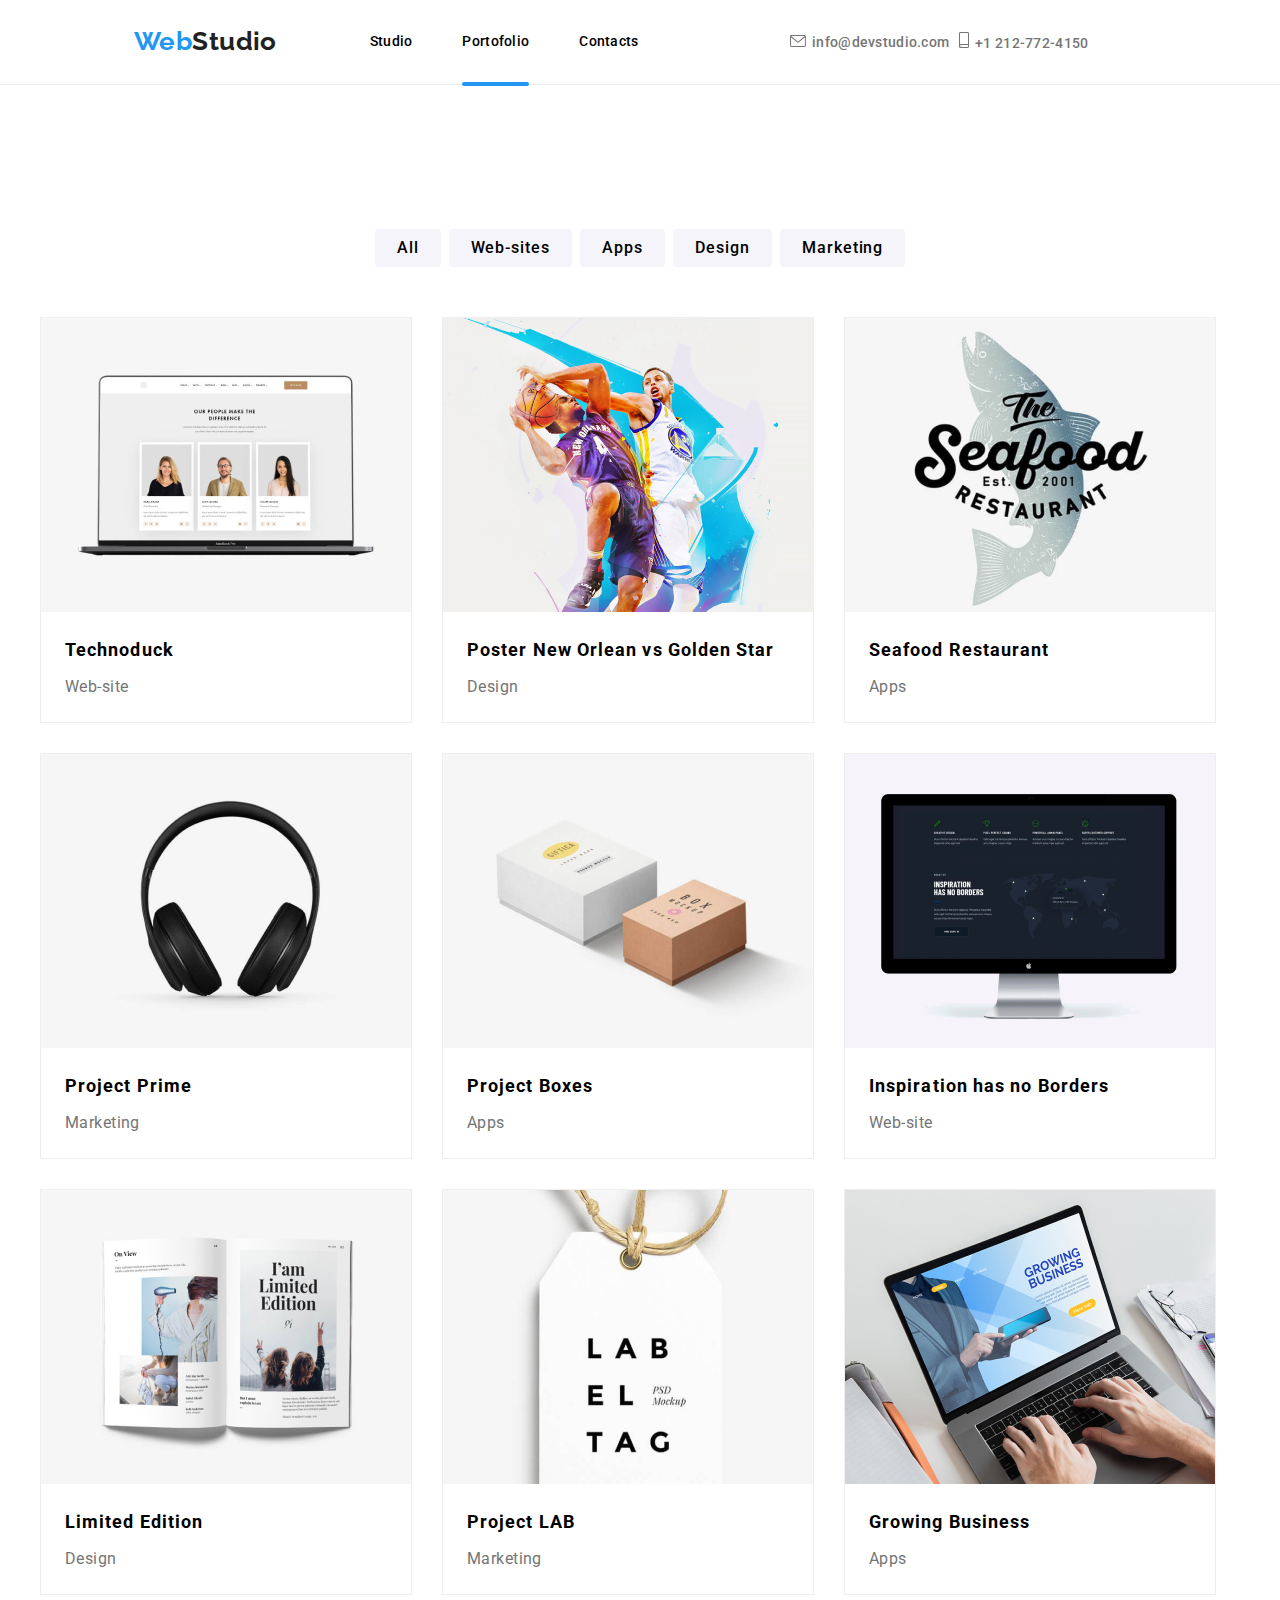
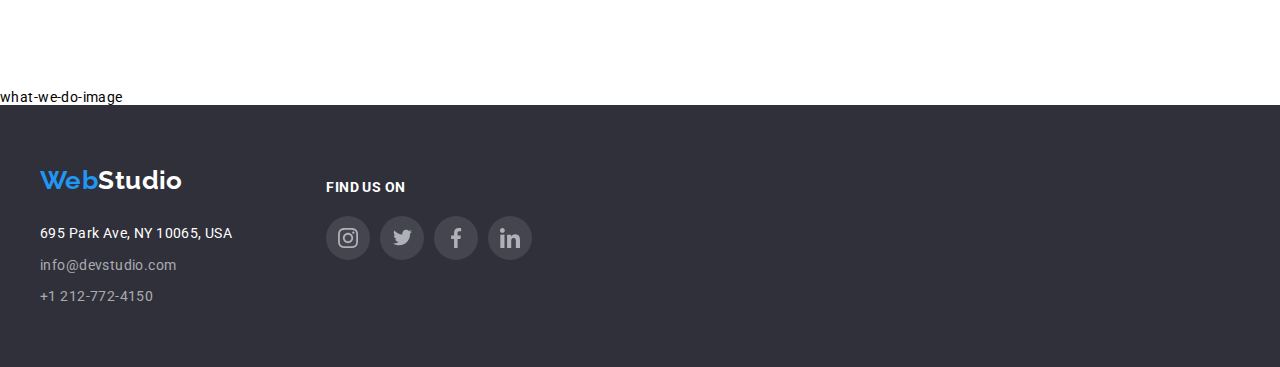
==== portofolio.html @ 4769049d "commit-1" ====
<!DOCTYPE html>
<html lang="en">
  <head>
    <meta charset="UTF-8" />
    <meta http-equiv="X-UA-Compatible" content="IE=edge" />
    <meta name="viewport" content="width=device-width, initial-scale=1.0" />
    <link rel="preconnect" href="https://fonts.googleapis.com" />
    <link rel="preconnect" href="https://fonts.gstatic.com" crossorigin />
    <link
      href="https://fonts.googleapis.com/css2?family=Raleway:wght@700&family=Roboto:wght@400;500;700;900&display=swap"
      rel="stylesheet"
    />
    <link
      rel="stylesheet"
      href="https://cdnjs.cloudflare.com/ajax/libs/modern-normalize/1.0.0/modern-normalize.min.css"
    />
    <link rel="stylesheet" href="css/style.css" />
    <title>Portofolio</title>
  </head>
  <body class="portofolio-page">
    <header class="header-section">
      <div class="container">
        <div class="header">
          <a class="logo" href="webstudio.com"
            ><span class="logo-color">Web</span>Studio</a
          >
          <nav>
            <ul class="navigate-section">
              <li>
                <a class="navigate-item-index" href="index.html">Studio</a>
              </li>
              <li>
                <a class="navigate-item-portofolio" href="portofolio.html"
                  >Portofolio</a
                >
              </li>
              <li>
                <a class="navigate-item" href="#contact-section">Contacts</a>
              </li>
            </ul>
          </nav>
          <ul class="contact-section">
            <li class="icon-envelope">
              <a class="contact-mail" href="mailto:info@devstudio.com">
                <svg class="envelope" width="16" height="12">
                  <use href="images/icons.svg#icon-envelope"></use></svg
                >info@devstudio.com</a
              >
            </li>
            <li>
              <a class="contact-telephone" href="tel:+12127724150">
                <svg class="smartphone" width="10" height="16">
                  <use href="images/icons.svg#icon-smartphone"></use></svg
                >+1 212-772-4150</a
              >
            </li>
          </ul>
        </div>
      </div>
    </header>
    <main>
      <section class="portofolio-section">
        <div class="container">
          <ul class="button-section">
            <li>
              <button class="button-item-portofolio" type="button">All</button>
            </li>
            <li>
              <button class="button-item-portofolio" type="button">
                Web-sites
              </button>
            </li>
            <li>
              <button class="button-item-portofolio" type="button">Apps</button>
            </li>
            <li>
              <button class="button-item-portofolio" type="button">
                Design
              </button>
            </li>
            <li>
              <button class="button-item-portofolio" type="button">
                Marketing
              </button>
            </li>
          </ul>
          <ul class="portofolio-list">
            <li>
              <div class="portofolio-window">
                <img
                  class="portofolio-list-image"
                  width="370"
                  src="images/portofolio-img1.jpg"
                  alt="Web-site1"
                />
                <div class="portofolio-overaly">
                  <p>
                    Technoduck is a state-of-the-art coronavirus distribution
                    platform. Companies use this platform for digital espionage
                    and attacks on competitors' secure servers.
                  </p>
                </div>
              </div>
              <h2 class="project-title">Technoduck</h2>
              <h3 class="project-type">Web-site</h3>
            </li>
            <li>
              <div class="portofolio-window">
                <img
                  class="portofolio-list-image"
                  width="370"
                  src="images/portofolio-img2.jpg"
                  alt="Design1"
                />
                <div class="portofolio-overaly">
                  <p>
                    Technoduck is a state-of-the-art coronavirus distribution
                    platform. Companies use this platform for digital espionage
                    and attacks on competitors' secure servers.
                  </p>
                </div>
              </div>
              <h2 class="project-title">Poster New Orlean vs Golden Star</h2>
              <h3 class="project-type">Design</h3>
            </li>
            <li>
              <div class="portofolio-window">
                <img
                  class="portofolio-list-image"
                  width="370"
                  src="images/portofolio-img3.jpg"
                  alt="Apps1"
                />
                <div class="portofolio-overaly">
                  <p>
                    Technoduck is a state-of-the-art coronavirus distribution
                    platform. Companies use this platform for digital espionage
                    and attacks on competitors' secure servers.
                  </p>
                </div>
              </div>
              <h2 class="project-title">Seafood Restaurant</h2>
              <h3 class="project-type">Apps</h3>
            </li>
            <li>
              <div class="portofolio-window">
                <img
                  class="portofolio-list-image"
                  width="370"
                  src="images/portofolio-img4.jpg"
                  alt="Marketing1"
                />
                <div class="portofolio-overaly">
                  <p>
                    Technoduck is a state-of-the-art coronavirus distribution
                    platform. Companies use this platform for digital espionage
                    and attacks on competitors' secure servers.
                  </p>
                </div>
              </div>
              <h2 class="project-title">Project Prime</h2>
              <h3 class="project-type">Marketing</h3>
            </li>
            <li>
              <div class="portofolio-window">
                <img
                  class="portofolio-list-image"
                  width="370"
                  src="images/portofolio-img5.jpg"
                  alt="Apps2"
                />
                <div class="portofolio-overaly">
                  <p>
                    Technoduck is a state-of-the-art coronavirus distribution
                    platform. Companies use this platform for digital espionage
                    and attacks on competitors' secure servers.
                  </p>
                </div>
              </div>
              <h2 class="project-title">Project Boxes</h2>
              <h3 class="project-type">Apps</h3>
            </li>
            <li>
              <div class="portofolio-window">
                <img
                  class="portofolio-list-image"
                  width="370"
                  src="images/portofolio-img6.jpg"
                  alt="Web-site2"
                />
                <div class="portofolio-overaly">
                  <p>
                    Technoduck is a state-of-the-art coronavirus distribution
                    platform. Companies use this platform for digital espionage
                    and attacks on competitors' secure servers.
                  </p>
                </div>
              </div>
              <h2 class="project-title">Inspiration has no Borders</h2>
              <h3 class="project-type">Web-site</h3>
            </li>
            <li>
              <div class="portofolio-window">
                <img
                  class="portofolio-list-image"
                  width="370"
                  src="images/portofolio-img7.jpg"
                  alt="Design2"
                />
                <div class="portofolio-overaly">
                  <p>
                    Technoduck is a state-of-the-art coronavirus distribution
                    platform. Companies use this platform for digital espionage
                    and attacks on competitors' secure servers.
                  </p>
                </div>
              </div>
              <h2 class="project-title">Limited Edition</h2>
              <h3 class="project-type">Design</h3>
            </li>
            <li>
              <div class="portofolio-window">
                <img
                  class="portofolio-list-image"
                  width="370"
                  src="images/portofolio-img8.jpg"
                  alt="Marketing2"
                />
                <div class="portofolio-overaly">
                  <p>
                    Technoduck is a state-of-the-art coronavirus distribution
                    platform. Companies use this platform for digital espionage
                    and attacks on competitors' secure servers.
                  </p>
                </div>
              </div>
              <h2 class="project-title">Project LAB</h2>
              <h3 class="project-type">Marketing</h3>
            </li>
            <li>
              <div class="portofolio-window">
                <img
                  class="portofolio-list-image"
                  width="370"
                  src="images/portofolio-img9.jpg"
                  alt="Apps3"
                />
                <div class="portofolio-overaly">
                  <p>
                    Technoduck is a state-of-the-art coronavirus distribution
                    platform. Companies use this platform for digital espionage
                    and attacks on competitors' secure servers.
                  </p>
                </div>
              </div>
              <h2 class="project-title">Growing Business</h2>
              <h3 class="project-type">Apps</h3>
            </li>
          </ul>
        </div>
        what-we-do-image
      </section>
    </main>
    <footer>
      <section class="footer-section">
        <div class="container">
          <div class="footer">
            <div>
              <a class="footer-logo" href="webstudio.com"
                ><span class="logo-color">Web</span>Studio</a
              >
              <address class="address-section">
                <ul class="contact-section-footer">
                  <li>695 Park Ave, NY 10065, USA</li>
                  <li>
                    <a
                      class="contact-item-footer"
                      href="mailto:info@devstudio.com"
                      >info@devstudio.com</a
                    >
                  </li>
                  <li>
                    <a class="contact-item-footer" href="tel:+12127724150"
                      >+1 212-772-4150</a
                    >
                  </li>
                </ul>
              </address>
            </div>
            <div class="footer-media-section">
              <p>Find us on</p>
              <ul class="footer-social-media-icons">
                <li>
                  <button class="footer-media-button" type="button">
                    <svg
                      class="social-media-icon"
                      width="20"
                      height="20"
                      x="12"
                      y="12"
                    >
                      <use href="images/icons.svg#icon-instagram-2"></use>
                    </svg>
                  </button>
                </li>
                <li>
                  <button class="footer-media-button" type="button">
                    <svg
                      class="social-media-icon"
                      width="23"
                      height="19"
                      x="12"
                      y="13.88"
                    >
                      <use href="images/icons.svg#icon-twitter-1"></use>
                    </svg>
                  </button>
                </li>
                <li>
                  <button class="footer-media-button" type="button">
                    <svg
                      class="social-media-icon"
                      width="20"
                      height="32"
                      x="17.16"
                      y="12"
                    >
                      <use href="images/icons.svg#icon-facebook-1"></use>
                    </svg>
                  </button>
                </li>
                <li>
                  <button class="footer-media-button" type="button">
                    <svg
                      class="social-media-icon"
                      width="20"
                      height="20"
                      x="12"
                      y="12"
                    >
                      <use href="images/icons.svg#icon-linkedin-1"></use>
                    </svg>
                  </button>
                </li>
              </ul>
            </div>
          </div>
        </div>
      </section>
    </footer>
  </body>
</html>
---- css/style.css ----
:root {
  --white: #ffffff;
  --light-black: #212121;
  --blue: #2196f3;
  --medium-grey: #757575;
  --dark-grey: #2f303a;
  --font-family: "Roboto", sans-serif;
  --font-weight: 400;
  --font-size: 14px;
  --letter-spacing: 0.03em;
  currentcolor: var(--light-black);
}

body {
  font-family: var(--font-family);
  font-weight: var(--font-weight);
  font-size: var(--font-size);
  letter-spacing: var(--letter-spacing);
  background: var(--white);
  color: var(--light-blackblack);
  font-style: normal;
}

.logo {
  font-family: "Raleway";
  font-weight: 700;
  font-size: 26px;
  line-height: 1.19;
  text-decoration: none;
  color: var(--light-black);
}

.footer-logo {
  font-family: "Raleway";
  font-weight: 700;
  font-size: 26px;
  line-height: 1.19;
  text-decoration: none;
  color: var(--white);
}

.logo-color {
  color: var(--blue);
}

.button-item-portofolio,
.button-item {
  font-weight: 500;
  font-size: 16px;
  line-height: 1.625;
  background-color: #f5f4fa;
  border-radius: 4px;
  text-decoration: none;
  text-align: center;
  border: none;
  letter-spacing: 0.06em;
}

.button-item-portofolio:hover,
.button-item-portofolio:focus {
  background: var(--blue);
  color: var(--white);
  cursor: pointer;
  box-shadow: 0px 3px 1px rgba(0, 0, 0, 0.1), 0px 1px 2px rgba(0, 0, 0, 0.08),
    0px 2px 2px rgba(0, 0, 0, 0.12);
  transition: 250ms cubic-bezier(0.4, 0, 0.2, 1);
}

.contact-item-footer {
  line-height: 1.14;
  text-decoration: none;
  color: rgba(255, 255, 255, 0.6);
}

.contact-mail,
.contact-telephone {
  text-decoration: none;
  font-weight: 500;
  font-size: 14px;
  line-height: 16px;
  letter-spacing: 0.02em;
  color: var(--medium-grey);
}

.contact-mail:hover,
.contact-mail:focus,
.contact-telephone:hover,
.contact-telephone:focus,
.contact-item-footer:hover,
.contact-item-footer:focus,
.navigate-item-index:hover,
.navigate-item-index:focus,
.navigate-item-index:active,
.navigate-item-portofolio:hover,
.navigate-item-portofolio:focus,
.navigate-item-portofolio:active,
.navigate-item.logo-icon:hover,
.navigate-item:focus,
.navigate-item:hover,
.navigate-item:active {
  color: var(--blue);
  transition: 250ms cubic-bezier(0.4, 0, 0.2, 1);
}

.navigate-item,
.navigate-item-index,
.navigate-item-portofolio {
  position: relative;
  font-weight: 500;
  line-height: 1.42;
  letter-spacing: 0.02em;
  text-decoration: none;
  color: var(--black);
}

.portofolio-page .navigate-item-portofolio::after,
.studio-page .navigate-item-index::after {
  content: "";
  position: absolute;
  width: 100%;
  height: 4px;
  background: var(--blue);
  border-radius: 2px;
  top: 49px;
  left: 0;
  transition: 250ms cubic-bezier(0.4, 0, 0.2, 1);
}

.contact-section-footer,
.portofolio-list,
.our-team-image,
.what-we-do-list,
.our-service-list,
.button-section,
.contact-section,
.navigate-section {
  list-style: none;
}

.address-section {
  position: relative;
  line-height: 1.42;
  color: var(--white);
  font-style: normal;
}

.footer-section {
  background: #2f303a;
}

.main-title {
  font-weight: 900;
  font-size: 44px;
  line-height: 1.36;
  letter-spacing: 0.06em;
  color: var(--white);
  text-align: center;
}

.our-service {
  font-weight: 700;
  line-height: 1.42;
}

.about-us {
  line-height: 1.71;
  color: var(--medium-grey);
}

.what-we-do-section,
.our-team-section {
  font-weight: 700;
  font-size: 36px;
  line-height: 1.16;
  text-align: center;
}

.last-section {
  background: #f5f4fa;
}

.our-team-member {
  font-weight: 500;
  font-size: 16px;
  line-height: 1.18;
  text-align: center;
}

.our-team-specialist {
  font-size: 16px;
  line-height: 1.18;
  font-weight: var(--font-weight);
  text-align: center;
  color: var(--medium-grey);
}

.project-title {
  font-weight: 700;
  font-size: 18px;
  line-height: 2;
  letter-spacing: 0.06em;
  background: var(--white);
}

.project-type {
  font-size: 16px;
  line-height: 1.87;
  color: var(--medium-grey);
  background: var(--white);
}

*,
*::before,
*::after {
  box-sizing: border-box;
}

.container {
  width: 1200px;
  margin: 0 auto;
}
.header-section {
  border-bottom: 1px solid #ececec;
}

.logo {
  margin: 0 0 0 94px;
}

.header {
  display: flex;
  align-items: center;
}

.navigate-section {
  display: flex;
  flex-direction: row;
  justify-content: center;
  gap: 50px;
  margin: 32px 0 32px 93px;
  padding: 0;
}

.contact-section {
  display: flex;
  flex-direction: row;
  align-items: center;
  gap: 10px;
  margin: 32px auto 32px auto;
  padding: 0;
}

.title-section {
  display: flex;
  flex-direction: column;
  gap: 30px;
}

.main-title {
  margin: 200px 0 0 0;
}

.button-item {
  margin: 0 auto 200px auto;
  padding: 10px 20px;
  background-color: var(--blue);
  color: var(--white);
}

.button-item:focus,
.button-item:hover {
  cursor: pointer;
  transition: 250ms cubic-bezier(0.4, 0, 0.2, 1);
}

.second-section {
  display: flex;
}
.second-section h3 {
  margin: 0;
}

.our-service-list {
  margin: 94px auto;
  padding: 0;
  display: flex;
  gap: 30px;
}

.our-service-list p {
  width: 270px;
  padding: 0;
  margin: 10px 0 0 0;
}

.third-section {
  display: flex;
}

.third-section h2 {
  margin: 0;
}

.what-we-do-list {
  margin: 50px auto 94px auto;
  display: flex;
  padding: 0;
  gap: 30px;
}

.what-we-do-image {
  display: block;
}

.what-we-do-item {
  position: relative;
}

.what-we-do-item > .label {
  margin: 0;
  color: var(--white);
  position: absolute;
  width: 370px;
  height: 70px;
  background: rgba(47, 48, 58, 0.8);
  bottom: 0px;
  font-weight: 700;
  font-size: 14px;
  line-height: 1.14;
  text-align: center;
  letter-spacing: 0.03em;
  color: #ffffff;
  padding: 27px;
}

.last-section {
  display: flex;
}

.last-section h2 {
  color: #212121;
  margin: 94px 0 0 0;
}

.our-team-list {
  display: flex;
  gap: 30px;
  padding: 0;
  margin: 50px auto 94px auto;
}

.our-team-photo {
  display: block;
}

.our-team-list h3 {
  padding: 0;
  margin: 30px 0 0 0;
}

.our-team-list h4 {
  padding: 0;
  margin: 10px 0 30px 0;
}

.our-team-image {
  background: var(--white);
  box-shadow: 0px 1px 3px rgba(0, 0, 0, 0.12), 0px 1px 1px rgba(0, 0, 0, 0.14),
    0px 2px 1px rgba(0, 0, 0, 0.2);
  border-radius: 0px 0px 4px 4px;
}

.footer-section {
  display: flex;
  flex-direction: row;
}

.footer-logo {
  display: inline-block;
  margin: 60px auto 28px auto;
}

.contact-section-footer {
  display: flex;
  flex-direction: column;
  margin: 0 auto 60px auto;
  padding: 0;
  gap: 12px;
}

.button-section {
  display: flex;
  justify-content: center;
  gap: 8px;
  margin: 94px auto 0 auto;
  padding: 0;
}

.button-item-portofolio {
  padding: 6px 22px;
}

.portofolio-list {
  display: flex;
  flex-wrap: wrap;
  gap: 30px 30px;
  margin: 50px 0 94px 0;
  padding: 0;
  background: var(--white);
}

.portofolio-section {
  margin: 50px auto 0 auto;
  display: flex;
  flex-direction: column;
}

.portofolio-list-image {
  height: 294px;
}

.portofolio-list li {
  border: 1px solid #eeeeee;
}

.portofolio-list li:focus,
.portofolio-list li:hover {
  cursor: pointer;
  box-shadow: 0px 1px 1px rgba(0, 0, 0, 0.12), 0px 4px 4px rgba(0, 0, 0, 0.06),
    1px 4px 6px rgba(0, 0, 0, 0.16);
  transition: 250ms cubic-bezier(0.4, 0, 0.2, 1);
}

.project-title {
  padding: 0;
  margin: 20px 24px 0 24px;
  background: var(--white);
}

.project-type {
  font-weight: 400;
  padding: 0;
  margin: 4px 24px 20px 24px;
  background: var(--white);
}

.envelope,
.smartphone {
  fill: var(--medium-grey);
  margin-right: 6px;
}

.envelope:hover,
.envelope:focus,
.smartphone:hover,
.smartphone:focus {
  fill: var(--blue);
  transition: 250ms cubic-bezier(0.4, 0, 0.2, 1);
}

.first-section {
  background-image: linear-gradient(rgba(47, 48, 58, 0.4) 180%, #c4c4c4 300%),
    url("../images/main-image.jpg");
  background-repeat: no-repeat;
  background-size: cover;
}

.what-we-do-icons {
  list-style: none;
  text-decoration: none;
  display: flex;
  flex-direction: row;
  gap: 30px;
  margin: 94px auto 0 auto;
  padding: 0;
}

.icon {
  fill: var(--light-black);
}

.icon {
  background: #f5f4fa;
}

.social-media-icons {
  list-style: none;
  display: flex;
  flex-direction: row;
  justify-content: center;
  gap: 10px;
  padding: 0;
  margin: 16px auto 30px auto;
}

.social-media-icon {
  fill: #afb1b8;
}

.social-media-icon:focus,
.social-media-icon:hover {
  fill: white;
  stroke: none;
  transition: 250ms cubic-bezier(0.4, 0, 0.2, 1);
}

.media-button {
  background: var(--white);
  width: 44px;
  height: 44px;
  border-radius: 22px;
  border: none;
  transition: 250ms cubic-bezier(0.4, 0, 0.2, 1);
  display: flex;
  align-items: center;
  justify-content: center;
}

.media-button:hover {
  background: var(--blue);
  cursor: pointer;
  transition: 250ms cubic-bezier(0.4, 0, 0.2, 1);
}

.customer-section h2 {
  font-weight: 700;
  font-size: 36px;
  line-height: 1.67;
  text-align: center;
  letter-spacing: 0.03em;
  color: var(--light-black);
  margin: 94px auto 0 auto;
}

.customer-icon {
  display: flex;
  align-items: center;
  justify-content: center;
  width: 170px;
  height: 92px;
  border: 1px solid #afb1b8;
  border-radius: 4px;
  transition: 250ms cubic-bezier(0.4, 0, 0.2, 1);
}

.logo-icon {
  fill: #afb1b8;
}

.customer-icon:focus,
.customer-icon:hover {
  border-color: var(--blue);
  cursor: pointer;
  transition: 250ms cubic-bezier(0.4, 0, 0.2, 1);
}

.logo-icon:focus,
.logo-icon:hover {
  fill: var(--blue);
  transition: 250ms cubic-bezier(0.4, 0, 0.2, 1);
}

.customer-list {
  list-style: none;
  display: flex;
  flex-direction: row;
  gap: 30px;
  align-items: center;
  padding: 0;
  margin: 50px auto 94px auto;
}

.footer {
  display: flex;
  flex-direction: row;
  gap: 94px;
}

.footer-media-section {
  display: flex;
  flex-direction: column;
  gap: 20px;
  align-items: flex-start;
  margin: 75px 0 auto 0;
}

.footer-media-section p {
  font-weight: 700;
  font-size: 14px;
  line-height: 1.14;
  letter-spacing: 0.03em;
  text-transform: uppercase;
  color: #ffffff;
  margin: 0;
}

.footer-social-media-icons {
  list-style: none;
  display: flex;
  flex-direction: row;
  justify-content: center;
  gap: 10px;
  padding: 0;
  margin: 0;
}

.footer-media-button {
  background: rgba(255, 255, 255, 0.1);
  width: 44px;
  height: 44px;
  border-radius: 22px;
  border: none;
  transition: background 0.25s;
  display: flex;
  align-items: center;
  justify-content: center;
}

.footer-media-button:focus,
.footer-media-button:hover {
  background: var(--blue);
  cursor: pointer;
  transition: 250ms cubic-bezier(0.4, 0, 0.2, 1);
}

.backdrop {
  display: flex;
  box-sizing: border-box;
  position: fixed;
  left: 0;
  top: 0;
  right: 0;
  bottom: 0;
  background: hsla(0, 0%, 0%, 0.5);
}

.is-hidden {
  transition: 250ms cubic-bezier(0.4, 0, 0.2, 1);
  visibility: hidden;
  opacity: initial;
}

.modal {
  position: relative;
  box-sizing: border-box;
  width: 528px;
  height: 581px;
  background: #ffffff;
  box-shadow: 0px 1px 3px rgba(0, 0, 0, 0.12), 0px 1px 1px rgba(0, 0, 0, 0.14),
    0px 2px 1px rgba(0, 0, 0, 0.2);
  border-radius: 4px;
  margin: auto;
  transition: 250ms cubic-bezier(0.4, 0, 0.2, 1);
}

.modal-icon {
  display: inline-block;
  fill: black;
}

.modal-button {
  position: absolute;
  width: 30px;
  height: 30px;
  border-radius: 15px;
  top: 8px;
  right: 8px;
  color: black;
  background: #ffffff;
  border: 1px solid rgba(0, 0, 0, 0.1);
  transition: 250ms cubic-bezier(0.4, 0, 0.2, 1);
}

.modal-button:focus,
.modal-button:hover {
  cursor: pointer;
  transition: 250ms cubic-bezier(0.4, 0, 0.2, 1);
}

.portofolio-window {
  position: relative;
  overflow: hidden;
  width: 370px;
  height: 294px;
  margin-left: auto;
  margin-right: auto;
}

.portofolio-window:focus,
.portofolio-window:hover .portofolio-overaly {
  transform: translatey(0);
  transition: 250ms cubic-bezier(0.4, 0, 0.2, 1);
}

.portofolio-overaly {
  font-weight: 400;
  font-size: 18px;
  line-height: 28px;
  letter-spacing: 0.03em;
  position: absolute;
  top: 0;
  left: 0;
  width: 370px;
  height: 294px;
  color: var(--white);
  background: rgba(33, 150, 243, 0.9);
  overflow: hidden;
  transform: translatey(101%);
  transition: 250ms cubic-bezier(0.4, 0, 0.2, 1);
}
.portofolio-overaly p {
  margin: 0;
  padding: 63px 24px 91px 24px;
}

.contact-form {
  display: flex;
  flex-direction: column;
  margin: 40px;
}

.contact-form h3 {
  font-weight: 700;
  font-size: 20px;
  line-height: 23px;
  text-align: center;
  letter-spacing: 0.03em;
  color: var(--light-black);
  padding: 0;
  margin: 0 0 12px 0;
}

.label-name {
  position: relative;
  font-weight: 400;
  font-size: 12px;
  line-height: 14px;
  letter-spacing: 0.01em;
  color: var(--medium-grey);
}

.form-icon {
  position: absolute;
  top: 29px;
  left: 14px;
  z-index: 2;
}

textarea:hover,
textarea:focus,
.modal-icon:hover,
.modal-icon:focus,
.form-icon:focus,
.form-icon:hover,
.contact-form input:hover,
.contact-form input:focus {
  border-color: var(--blue);
  cursor: pointer;
  fill: var(--blue);
  transition: 250ms cubic-bezier(0.4, 0, 0.2, 1);
}
textarea:focus-visible,
.form-input:focus-visible {
  outline: none;
}

.form-input {
  position: relative;
  box-sizing: border-box;
  width: 448px;
  height: 40px;
  border: 1px solid rgba(33, 33, 33, 0.2);
  border-radius: 4px;
  margin: 4px 0 10px 0;
  padding: 0;
}

.feedback-box {
  display: flex;
  flex-direction: column;
  gap: 4px;
  font-weight: 400;
  font-size: 12px;
  line-height: 14px;
  letter-spacing: 0.01em;
  color: var(--medium-grey);
}

textarea {
  resize: none;
  padding: 12px 0 0 16px;
  border: 1px solid rgba(33, 33, 33, 0.2);
  border-radius: 4px;
}

textarea::placeholder {
  font-weight: 400;
  font-size: 12px;
  line-height: 14px;
  letter-spacing: 0.01em;
  color: rgba(117, 117, 117, 0.5);
}

.form-terms {
  position: relative;
  display: flex;
  margin: 25px 0 0 12px;
  align-items: center;
  gap: 8px;
  font-weight: 400;
  font-size: 14px;
  line-height: 24px;
  letter-spacing: 0.03em;
  color: #757575;
}

.form-terms input[type="checkbox"] {
  display: none;
}

.checkmark-icon {
  fill: var(--white);
  position: absolute;
  top: 8px;
  left: 2px;
}

.checkbox-icon {
  width: 16px;
  height: 15px;
  border: 2px solid #212121;
  border-radius: 2px;
}

.form-terms input[type="checkbox"]:checked + .checkbox-icon {
  background: var(--blue);
  border-color: var(--blue);
}

.terms {
  color: var(--blue);
  text-decoration: underline;
  font-weight: 400;
  font-size: 14px;
  line-height: 24px;
  letter-spacing: 0.03em;
}

.send-button {
  font-weight: 700;
  font-size: 16px;
  line-height: 30px;
  display: flex;
  align-items: center;
  text-align: center;
  letter-spacing: 0.06em;
  color: #ffffff;
  background: var(--blue);
  border: none;
  border-radius: 4px;
  display: block;
  padding: 10px 80px;
  margin: 30px auto 0 auto;
  box-shadow: 0px 4px 4px rgba(0, 0, 0, 0.15);
}

.send-button:hover,
.send-button:focus {
  background: #188ce8;
  cursor: pointer;
  transition: 250ms cubic-bezier(0.4, 0, 0.2, 1);
}

.newsletter {
  margin: 72px 0 0 0;
}

.newsletter h3 {
  font-style: normal;
  font-weight: 700;
  font-size: 14px;
  line-height: 16px;
  letter-spacing: 0.03em;
  text-transform: uppercase;
  color: #ffffff;
}

.newsletter::placeholder {
  font-weight: 400;
  font-size: 16px;
  line-height: 20px;
  letter-spacing: 0.03em;
  color: rgba(255, 255, 255, 0.6);
}

.newsletter input {
  width: 358px;
  height: 50px;
  background-color: transparent;
  border: 1px solid rgba(255, 255, 255, 0.3);
  filter: drop-shadow(0px 4px 4px rgba(0, 0, 0, 0.15));
  border-radius: 4px;
  padding: 0 0 0 15px;
}

.newsletter input:focus-visible {
  outline: none;
}

.newsletter-button {
  position: relative;
  color: var(--white);
  background: var(--blue);
  font-weight: 700;
  font-size: 16px;
  line-height: 30px;
  text-align: center;
  letter-spacing: 0.06em;
  padding: 9px 77px 9px 43px;
  box-shadow: 0px 4px 4px rgba(0, 0, 0, 0.15);
  border-radius: 4px;
  border: none;
  margin: 0 0 0 12px;
}

.send-icon {
  fill: var(--white);
  position: absolute;
  top: 10px;
  left: 148px;

}

.subscribe-button svg {
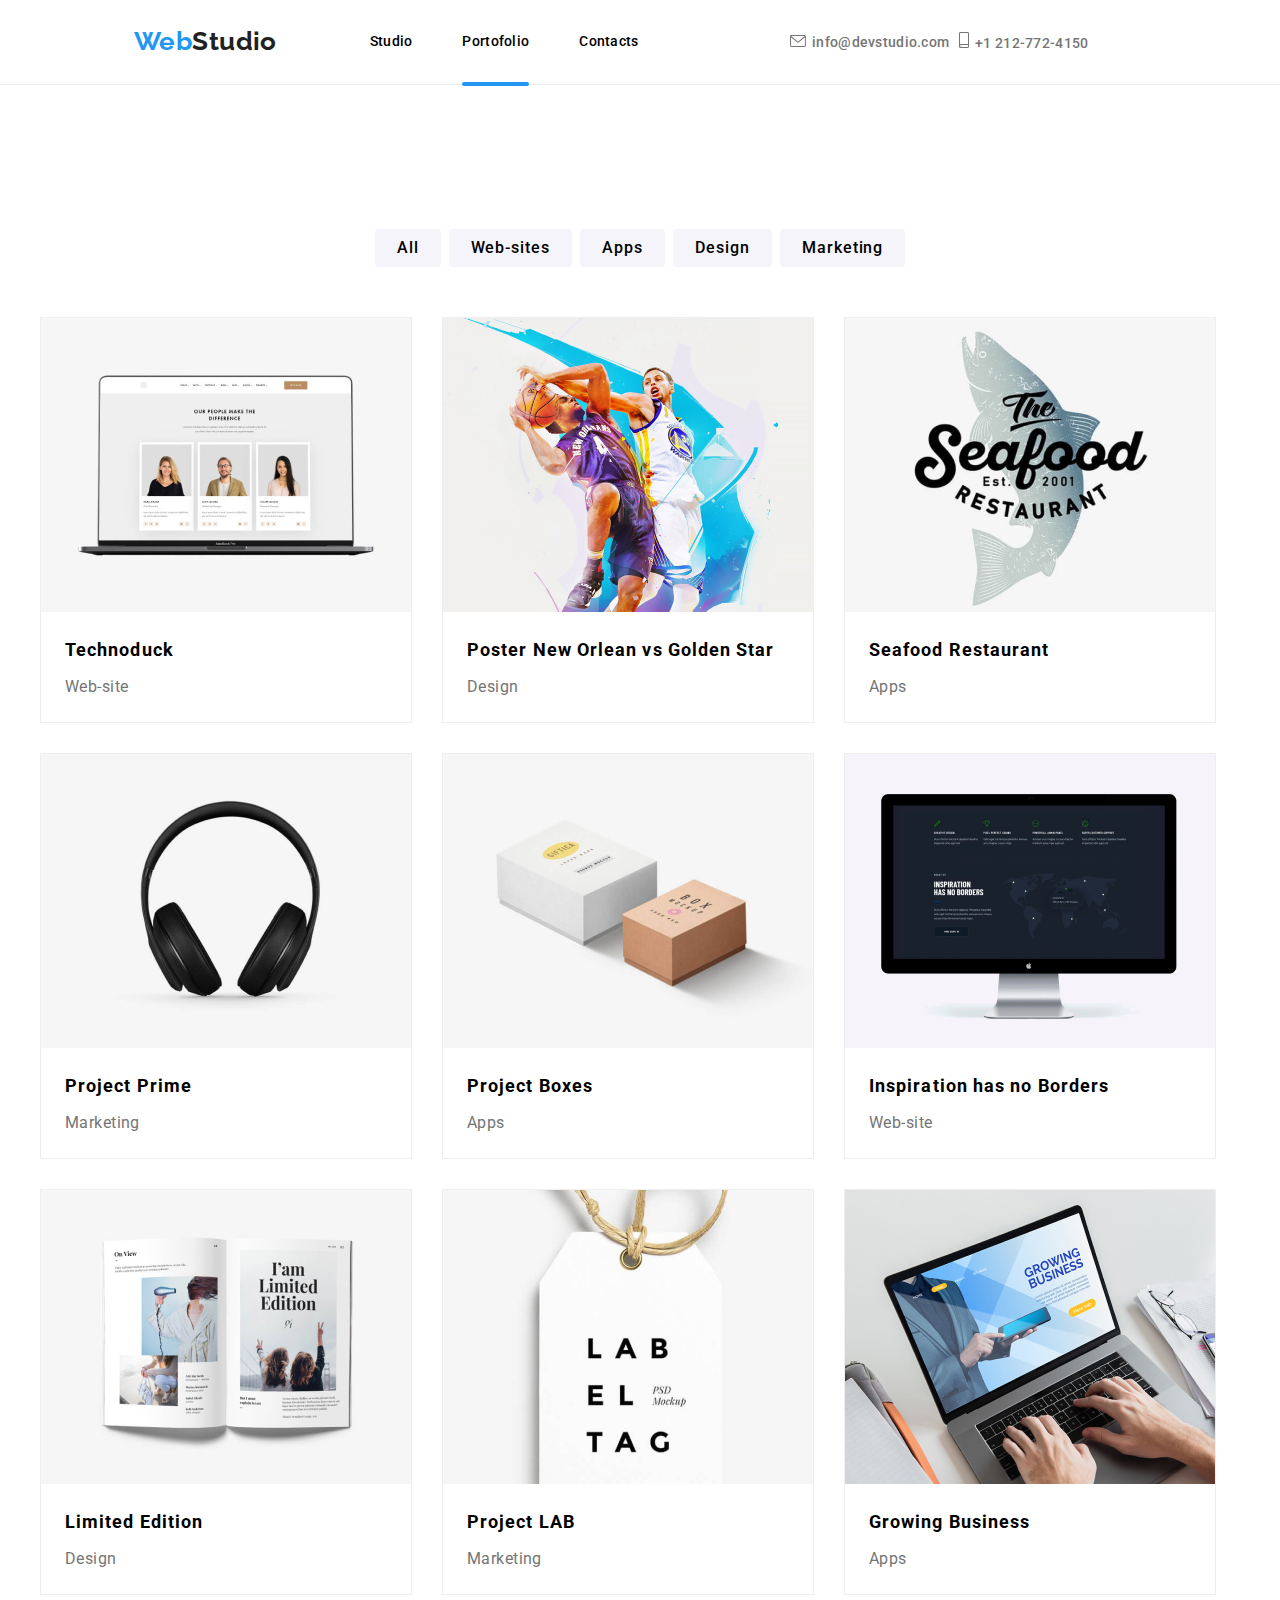
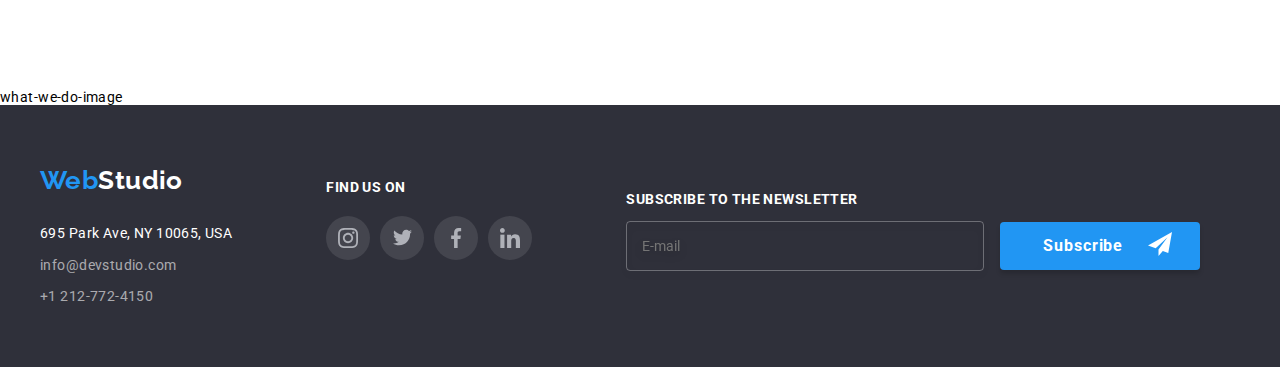
==== commit 05e2e055: "commit-2" ====
--- a/portofolio.html
+++ b/portofolio.html
@@ -344,6 +344,18 @@
                 </li>
               </ul>
             </div>
+            <div class="newsletter">
+              <form>
+                <h3>Subscribe to the newsletter</h3>
+                <input type="email" name="email" placeholder="E-mail" />
+                <button class="newsletter-button" type="submit">
+                  Subscribe
+                  <svg class="send-icon" width="24" height="24">
+                    <use href="images/icons.svg#icon-send"></use>
+                  </svg>
+                </button>
+              </form>
+            </div>
           </div>
         </div>
       </section>
